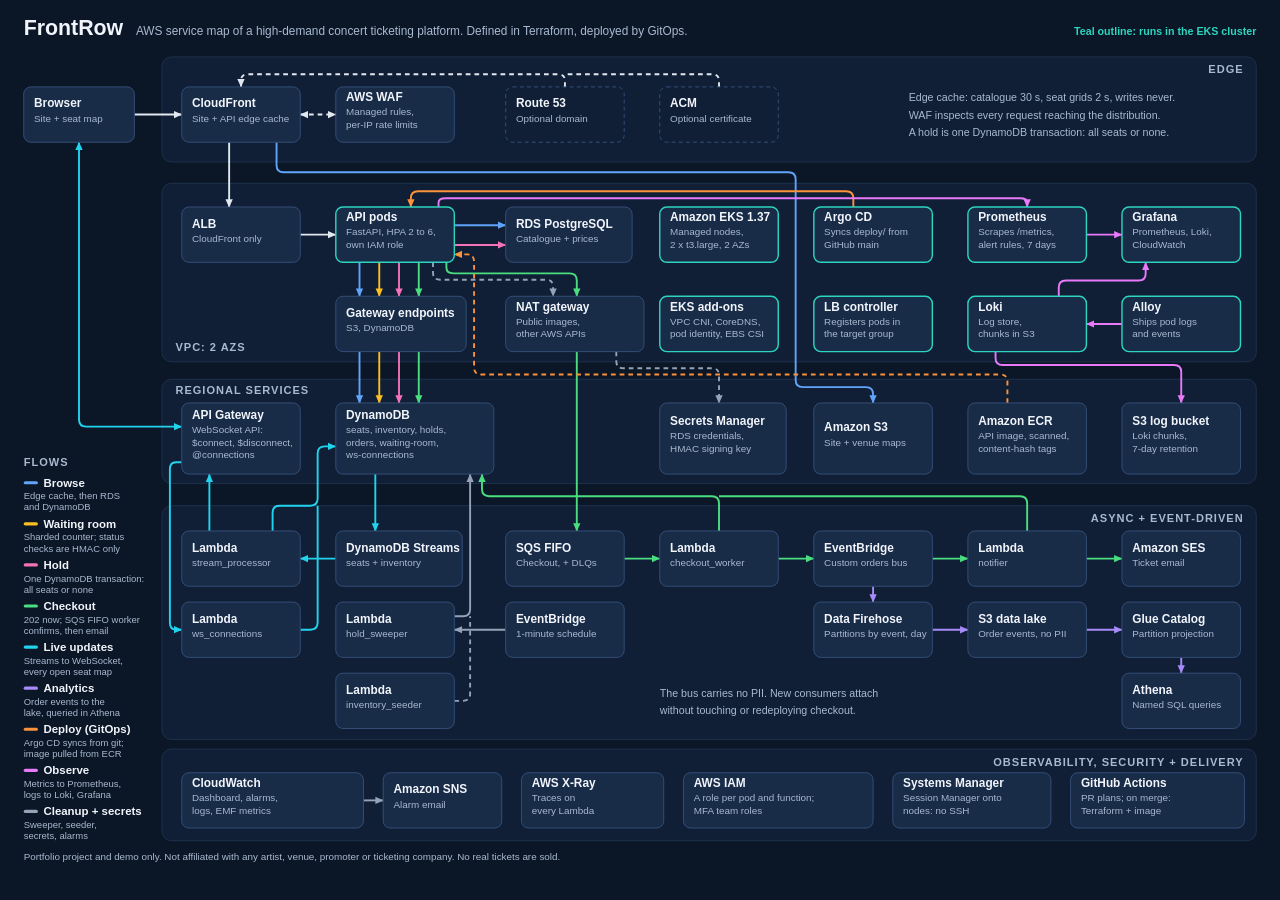
==== docs/service-map.html @ 5014e6bc "first commit consist basic code" ====
<!doctype html>
<html lang="en">
<head>
<meta charset="utf-8">
<meta name="viewport" content="width=device-width, initial-scale=1">
<title>FrontRow AWS Service Map</title>
<meta name="description" content="Every AWS service in the FrontRow ticketing platform, grouped by layer, with the browse, waiting room, hold, checkout, live update and analytics flows drawn between them.">
<style>
  :root {
    color-scheme: dark;
    --bg: #0b1626;
    --band: #101f35;
    --band-line: #233654;
    --node: #182b47;
    --node-line: #35507a;
    --ink: #f1f5fb;
    --muted: #a9b9d0;
    --trunk: #e2e8f0;
  }
  html, body { margin: 0; background: var(--bg); }
  #stage { overflow-x: auto; }
  svg { display: block; width: 100%; min-width: 1100px; height: auto; font-family: Inter, "Segoe UI", Roboto, "Helvetica Neue", "Liberation Sans", Arial, sans-serif; }
  .band { fill: var(--band); stroke: var(--band-line); }
  .band-title { fill: var(--muted); font-size: 14px; font-weight: 700; letter-spacing: .09em; text-transform: uppercase; text-anchor: end; }
  .node rect { fill: var(--node); stroke: var(--node-line); stroke-width: 1.2; }
  .node.optional rect { stroke-dasharray: 5 4; fill: transparent; }
  .node.eks rect { stroke: #2dd4bf; stroke-width: 1.8; }
  .eks-key { fill: #2dd4bf; font-size: 13.5px; font-weight: 600; text-anchor: end; }
  .node .t { fill: var(--ink); font-size: 15px; font-weight: 700; }
  .node .s { fill: var(--muted); font-size: 12.5px; }
  .note { fill: var(--muted); font-size: 13.5px; }
  .note b { fill: var(--ink); }
  .edge { fill: none; stroke-width: 2.4; stroke-linejoin: round; transition: opacity .15s; }
  .edge.dash { stroke-dasharray: 6 5; }
  .key { cursor: pointer; outline: none; transition: opacity .15s; }
  .key .n { fill: var(--ink); font-size: 14.5px; font-weight: 700; }
  .key .d { fill: var(--muted); font-size: 12px; }
  .key:focus-visible .hit { stroke: var(--ink); }
  .hit { fill: transparent; stroke: none; }
  .h1 { fill: var(--ink); font-size: 27px; font-weight: 800; }
  .h2 { fill: var(--muted); font-size: 15px; }
  .foot { fill: var(--muted); font-size: 12.5px; }
  svg.isolating .edge:not(.on), svg.isolating .key:not(.on) { opacity: .1; }
</style>
</head>
<body>
<div id="stage">
<svg id="map" viewBox="0 0 1620 1108" role="img" aria-labelledby="map-title map-desc">
  <title id="map-title">FrontRow AWS service map</title>
  <desc id="map-desc">AWS services grouped into edge, VPC, regional, async and event-driven, and observability and security layers, with arrows for the browse, waiting room, hold, checkout, live update, analytics and cleanup flows.</desc>
  <defs id="defs"></defs>
  <g id="bands"></g>
  <g id="edges"></g>
  <g id="nodes"></g>
  <g id="notes"></g>
  <g id="legend"></g>
</svg>
</div>
<noscript><p style="color:#f1f5fb;font-family:sans-serif;padding:16px">This map draws with JavaScript. A static copy is at <a style="color:#60a5fa" href="service-map.png">service-map.png</a>.</p></noscript>

<script>
(() => {
  const NS = "http://www.w3.org/2000/svg";
  const el = (parent, tag, attrs = {}, text) => {
    const e = document.createElementNS(NS, tag);
    for (const k in attrs) e.setAttribute(k, attrs[k]);
    if (text !== undefined) e.textContent = text;
    parent.appendChild(e);
    return e;
  };
  const $ = (id) => document.getElementById(id);
  const svg = $("map");

  // ---- Flows. `trunk` is the shared CloudFront -> ALB -> API pod path every API call takes.
  const FLOWS = {
    browse:    { c: "#60a5fa", n: "Browse",          d: ["Edge cache, then RDS", "and DynamoDB"] },
    waiting:   { c: "#fbbf24", n: "Waiting room",    d: ["Sharded counter; status", "checks are HMAC only"] },
    hold:      { c: "#f472b6", n: "Hold",            d: ["One DynamoDB transaction:", "all seats or none"] },
    checkout:  { c: "#4ade80", n: "Checkout",        d: ["202 now; SQS FIFO worker", "confirms, then email"] },
    live:      { c: "#22d3ee", n: "Live updates",    d: ["Streams to WebSocket,", "every open seat map"] },
    analytics: { c: "#a78bfa", n: "Analytics",       d: ["Order events to the", "lake, queried in Athena"] },
    deploy:    { c: "#fb923c", n: "Deploy (GitOps)", d: ["Argo CD syncs from git;", "image pulled from ECR"] },
    observe:   { c: "#e879f9", n: "Observe",         d: ["Metrics to Prometheus,", "logs to Loki, Grafana"] },
    ops:       { c: "#94a3b8", n: "Cleanup + secrets", d: ["Sweeper, seeder,", "secrets, alarms"] },
  };
  const TRUNK = "#e2e8f0";
  const API_FLOWS = "browse waiting hold checkout";

  for (const [k, c] of [...Object.entries(FLOWS).map(([k, f]) => [k, f.c]), ["trunk", TRUNK]]) {
    const m = el($("defs"), "marker", { id: `a-${k}`, viewBox: "0 0 10 10", refX: 9, refY: 5, markerWidth: 11, markerHeight: 11, orient: "auto-start-reverse", markerUnits: "userSpaceOnUse" });
    el(m, "path", { d: "M0 0.8 L9.5 5 L0 9.2 z", fill: c });
  }

  // ---- Layers
  const BANDS = [
    ["Edge", 72, 133],
    ["VPC: 2 AZs", 232, 226, "bottom-left"],
    ["Regional services", 480, 132, "top-left"],
    ["Async + event-driven", 640, 296],
    ["Observability, security + delivery", 948, 116],
  ];
  for (const [t, y, h, where] of BANDS) {
    el($("bands"), "rect", { class: "band", x: 205, y, width: 1385, height: h, rx: 12 });
    if (where === "bottom-left") el($("bands"), "text", { class: "band-title", x: 222, y: y + h - 14, style: "text-anchor:start" }, t);
    else if (where === "top-left") el($("bands"), "text", { class: "band-title", x: 222, y: y + 19, style: "text-anchor:start" }, t);
    else el($("bands"), "text", { class: "band-title", x: 1574, y: y + 21 }, t);
  }

  // ---- Services
  const c = [230, 425, 640, 835, 1030, 1225, 1420];
  const ROW_A = 672, ROW_B = 762, ROW_C = 852;
  const NODES = [
    [30, 110, 140, 70, "Browser", ["Site + seat map"]],
    // Edge
    [c[0], 110, 150, 70, "CloudFront", ["Site + API edge cache"]],
    [c[1], 110, 150, 70, "AWS WAF", ["Managed rules,", "per-IP rate limits"]],
    [c[2], 110, 150, 70, "Route 53", ["Optional domain"], "optional"],
    [c[3], 110, 150, 70, "ACM", ["Optional certificate"], "optional"],
    // VPC, row 1
    [c[0], 262, 150, 70, "ALB", ["CloudFront only"]],
    [c[1], 262, 150, 70, "API pods", ["FastAPI, HPA 2 to 6,", "own IAM role"], "eks"],
    [c[2], 262, 160, 70, "RDS PostgreSQL", ["Catalogue + prices"]],
    [c[3], 262, 150, 70, "Amazon EKS 1.37", ["Managed nodes,", "2 x t3.large, 2 AZs"], "eks"],
    [c[4], 262, 150, 70, "Argo CD", ["Syncs deploy/ from", "GitHub main"], "eks"],
    [c[5], 262, 150, 70, "Prometheus", ["Scrapes /metrics,", "alert rules, 7 days"], "eks"],
    [c[6], 262, 150, 70, "Grafana", ["Prometheus, Loki,", "CloudWatch"], "eks"],
    // VPC, row 2
    [c[1], 375, 165, 70, "Gateway endpoints", ["S3, DynamoDB"]],
    [c[2], 375, 175, 70, "NAT gateway", ["Public images,", "other AWS APIs"]],
    [c[3], 375, 150, 70, "EKS add-ons", ["VPC CNI, CoreDNS,", "pod identity, EBS CSI"], "eks"],
    [c[4], 375, 150, 70, "LB controller", ["Registers pods in", "the target group"], "eks"],
    [c[5], 375, 150, 70, "Loki", ["Log store,", "chunks in S3"], "eks"],
    [c[6], 375, 150, 70, "Alloy", ["Ships pod logs", "and events"], "eks"],
    // Regional
    [c[0], 510, 150, 90, "API Gateway", ["WebSocket API:", "$connect, $disconnect,", "@connections"]],
    [c[1], 510, 200, 90, "DynamoDB", ["seats, inventory, holds,", "orders, waiting-room,", "ws-connections"]],
    [c[3], 510, 160, 90, "Secrets Manager", ["RDS credentials,", "HMAC signing key"]],
    [c[4], 510, 150, 90, "Amazon S3", ["Site + venue maps"]],
    [c[5], 510, 150, 90, "Amazon ECR", ["API image, scanned,", "content-hash tags"]],
    [c[6], 510, 150, 90, "S3 log bucket", ["Loki chunks,", "7-day retention"]],
    // Async, row A
    [c[0], ROW_A, 150, 70, "Lambda", ["stream_processor"]],
    [c[1], ROW_A, 160, 70, "DynamoDB Streams", ["seats + inventory"]],
    [c[2], ROW_A, 150, 70, "SQS FIFO", ["Checkout, + DLQs"]],
    [c[3], ROW_A, 150, 70, "Lambda", ["checkout_worker"]],
    [c[4], ROW_A, 150, 70, "EventBridge", ["Custom orders bus"]],
    [c[5], ROW_A, 150, 70, "Lambda", ["notifier"]],
    [c[6], ROW_A, 150, 70, "Amazon SES", ["Ticket email"]],
    // Async, row B
    [c[0], ROW_B, 150, 70, "Lambda", ["ws_connections"]],
    [c[1], ROW_B, 150, 70, "Lambda", ["hold_sweeper"]],
    [c[2], ROW_B, 150, 70, "EventBridge", ["1-minute schedule"]],
    [c[4], ROW_B, 150, 70, "Data Firehose", ["Partitions by event, day"]],
    [c[5], ROW_B, 150, 70, "S3 data lake", ["Order events, no PII"]],
    [c[6], ROW_B, 150, 70, "Glue Catalog", ["Partition projection"]],
    // Async, row C
    [c[1], ROW_C, 150, 70, "Lambda", ["inventory_seeder"]],
    [c[6], ROW_C, 150, 70, "Athena", ["Named SQL queries"]],
    // Observability, security + delivery
    [230, 978, 230, 70, "CloudWatch", ["Dashboard, alarms,", "logs, EMF metrics"]],
    [485, 978, 150, 70, "Amazon SNS", ["Alarm email"]],
    [660, 978, 180, 70, "AWS X-Ray", ["Traces on", "every Lambda"]],
    [865, 978, 240, 70, "AWS IAM", ["A role per pod and function;", "MFA team roles"]],
    [1130, 978, 200, 70, "Systems Manager", ["Session Manager onto", "nodes: no SSH"]],
    [1355, 978, 220, 70, "GitHub Actions", ["PR plans; on merge:", "Terraform + image"]],
  ];
  for (const [x, y, w, h, t, sub, style] of NODES) {
    const g = el($("nodes"), "g", { class: `node${style ? ` ${style}` : ""}` });
    el(g, "rect", { x, y, width: w, height: h, rx: 9 });
    const lines = sub.length;
    const top = y + h / 2 - (lines * 16) / 2 - 1;
    el(g, "text", { class: "t", x: x + 13, y: top }, t);
    sub.forEach((s, i) => el(g, "text", { class: "s", x: x + 13, y: top + 18 + i * 16 }, s));
  }

  // ---- Flows between services. [flow(s) it belongs to, colour key, points, options]
  const E = (flows, colour, pts, opt = {}) => ({ flows, colour, pts, ...opt });
  const EDGES = [
    // Shared path for every API call
    E(`${API_FLOWS} trunk`, "trunk", [[170, 145], [230, 145]]),
    E(`${API_FLOWS} trunk`, "trunk", [[290, 180], [290, 262]]),
    E(`${API_FLOWS} trunk`, "trunk", [[380, 297], [425, 297]]),
    E(`${API_FLOWS} trunk`, "trunk", [[380, 145], [425, 145]], { dash: true, both: true }),

    // Browse
    E("browse", "browse", [[350, 180], [350, 218], [1007, 218], [1007, 490], [1105, 490], [1105, 510]]),
    E("browse", "browse", [[575, 285], [640, 285]]),
    E("browse", "browse", [[455, 332], [455, 375]]),
    E("browse", "browse", [[455, 445], [455, 510]]),

    // Waiting room
    E("waiting", "waiting", [[480, 332], [480, 375]]),
    E("waiting", "waiting", [[480, 445], [480, 510]]),

    // Hold
    E("hold", "hold", [[575, 310], [640, 310]]),
    E("hold", "hold", [[505, 332], [505, 375]]),
    E("hold", "hold", [[505, 445], [505, 510]]),

    // Checkout: through the NAT gateway to SQS
    E("checkout", "checkout", [[530, 332], [530, 375]]),
    E("checkout", "checkout", [[530, 445], [530, 510]]),
    E("checkout", "checkout", [[565, 332], [565, 346], [730, 346], [730, 375]]),
    E("checkout", "checkout", [[730, 445], [730, 672]]),
    E("checkout", "checkout", [[790, 707], [835, 707]]),
    E("checkout", "checkout", [[985, 707], [1030, 707]]),
    E("checkout", "checkout", [[1180, 707], [1225, 707]]),
    E("checkout", "checkout", [[1375, 707], [1420, 707]]),
    E("checkout", "checkout", [[910, 672], [910, 628], [610, 628], [610, 600]]),
    E("checkout", "checkout", [[1300, 672], [1300, 628], [910, 628]], { noArrow: true }),

    // Live updates
    E("live", "live", [[475, 600], [475, 672]]),
    E("live", "live", [[425, 707], [380, 707]]),
    E("live", "live", [[265, 672], [265, 600]]),
    E("live", "live", [[100, 180], [100, 540], [230, 540]], { both: true }),
    E("live", "live", [[230, 585], [215, 585], [215, 797], [230, 797]]),
    E("live", "live", [[345, 672], [345, 640], [402, 640], [402, 565], [425, 565]]),
    E("live", "live", [[380, 797], [402, 797], [402, 640]], { noArrow: true }),

    // Analytics
    E("analytics", "analytics", [[1105, 742], [1105, 762]]),
    E("analytics", "analytics", [[1180, 797], [1225, 797]]),
    E("analytics", "analytics", [[1375, 797], [1420, 797]]),
    E("analytics", "analytics", [[1495, 832], [1495, 852]]),

    // Deploy (GitOps): Argo CD rolls out the pods; nodes pull the image from ECR
    E("deploy", "deploy", [[1080, 262], [1080, 242], [520, 242], [520, 262]]),
    E("deploy", "deploy", [[1275, 510], [1275, 474], [600, 474], [600, 322], [575, 322]], { dash: true }),

    // Observe: Prometheus scrapes the pods; Alloy ships logs to Loki; Grafana shows both
    E("observe", "observe", [[555, 262], [555, 251], [1300, 251], [1300, 262]]),
    E("observe", "observe", [[1375, 297], [1420, 297]]),
    E("observe", "observe", [[1420, 410], [1375, 410]]),
    E("observe", "observe", [[1340, 375], [1340, 355], [1450, 355], [1450, 332]]),
    E("observe", "observe", [[1260, 445], [1260, 462], [1495, 462], [1495, 510]]),

    // Cleanup + secrets
    E("ops", "ops", [[640, 797], [575, 797]]),
    E("ops", "ops", [[575, 780], [595, 780], [595, 600]]),
    E("ops", "ops", [[575, 887], [595, 887], [595, 780]], { dash: true, noArrow: true }),
    E("ops", "ops", [[548, 332], [548, 354], [700, 354], [700, 375]], { dash: true }),
    E("ops", "ops", [[780, 445], [780, 466], [910, 466], [910, 510]], { dash: true }),

    // Alarms
    E("ops", "ops", [[460, 1013], [485, 1013]]),

    // Optional custom domain
    E("trunk", "trunk", [[715, 110], [715, 94], [305, 94], [305, 110]], { dash: true }),
    E("trunk", "trunk", [[910, 110], [910, 94], [715, 94]], { dash: true, noArrow: true }),
  ];

  const pathD = (pts, r = 9) => {
    let d = `M${pts[0][0]} ${pts[0][1]}`;
    for (let i = 1; i < pts.length; i++) {
      const [x, y] = pts[i];
      if (i === pts.length - 1) { d += ` L${x} ${y}`; break; }
      const [px, py] = pts[i - 1], [nx, ny] = pts[i + 1];
      const len1 = Math.hypot(x - px, y - py), len2 = Math.hypot(nx - x, ny - y);
      const a = Math.min(r, len1 / 2), b = Math.min(r, len2 / 2);
      d += ` L${x - ((x - px) / len1) * a} ${y - ((y - py) / len1) * a}`;
      d += ` Q${x} ${y} ${x + ((nx - x) / len2) * b} ${y + ((ny - y) / len2) * b}`;
    }
    return d;
  };
  for (const e of EDGES) {
    const col = e.colour === "trunk" ? TRUNK : FLOWS[e.colour].c;
    const attrs = { class: `edge${e.dash ? " dash" : ""}`, d: pathD(e.pts), stroke: col, "data-flows": e.flows };
    if (!e.noArrow) attrs["marker-end"] = `url(#a-${e.colour})`;
    if (e.both) attrs["marker-start"] = `url(#a-${e.colour})`;
    el($("edges"), "path", attrs);
  }

  // ---- Notes, placed in the empty cells beside the flows they explain
  const NOTES = [
    [1150, 128, "Edge cache: catalogue 30 s, seat grids 2 s, writes never."],
    [1150, 150, "WAF inspects every request reaching the distribution."],
    [1150, 172, "A hold is one DynamoDB transaction: all seats or none."],
    [835, 882, "The bus carries no PII. New consumers attach"],
    [835, 904, "without touching or redeploying checkout."],
  ];
  for (const [x, y, t] of NOTES) el($("notes"), "text", { class: "note", x, y }, t);

  // ---- Heading + footer
  el($("notes"), "text", { class: "h1", x: 30, y: 44 }, "FrontRow");
  el($("notes"), "text", { class: "h2", x: 172, y: 44 }, "AWS service map of a high-demand concert ticketing platform. Defined in Terraform, deployed by GitOps.");
  el($("notes"), "text", { class: "eks-key", x: 1590, y: 44 }, "Teal outline: runs in the EKS cluster");
  el($("notes"), "text", { class: "foot", x: 30, y: 1088 }, "Portfolio project and demo only. Not affiliated with any artist, venue, promoter or ticketing company. No real tickets are sold.");

  // ---- Legend: click a flow to isolate it
  el($("legend"), "text", { class: "band-title", x: 30, y: 590, style: "text-anchor:start" }, "Flows");
  const allEdges = [...svg.querySelectorAll(".edge")];
  let active = null;
  const paint = () => {
    svg.classList.toggle("isolating", !!active);
    allEdges.forEach((p) => p.classList.toggle("on", !!active && p.dataset.flows.split(" ").includes(active)));
    svg.querySelectorAll(".key").forEach((k) => {
      k.classList.toggle("on", k.dataset.flow === active);
      k.setAttribute("aria-pressed", String(k.dataset.flow === active));
    });
  };
  Object.entries(FLOWS).forEach(([k, f], i) => {
    const y = 604 + i * 52;
    const g = el($("legend"), "g", { class: "key", "data-flow": k, tabindex: 0, role: "button", "aria-pressed": "false", "aria-label": `Isolate the ${f.n} flow` });
    el(g, "rect", { class: "hit", x: 22, y: y - 6, width: 176, height: 50, rx: 6 });
    el(g, "rect", { x: 30, y: y + 5, width: 18, height: 4, rx: 2, fill: f.c });
    el(g, "text", { class: "n", x: 55, y: y + 12 }, f.n);
    f.d.forEach((t, j) => el(g, "text", { class: "d", x: 30, y: y + 28 + j * 14 }, t));
    const pick = () => { active = active === k ? null : k; paint(); };
    g.addEventListener("click", pick);
    g.addEventListener("keydown", (ev) => { if (ev.key === "Enter" || ev.key === " ") { ev.preventDefault(); pick(); } });
  });
})();
</script>
</body>
</html>
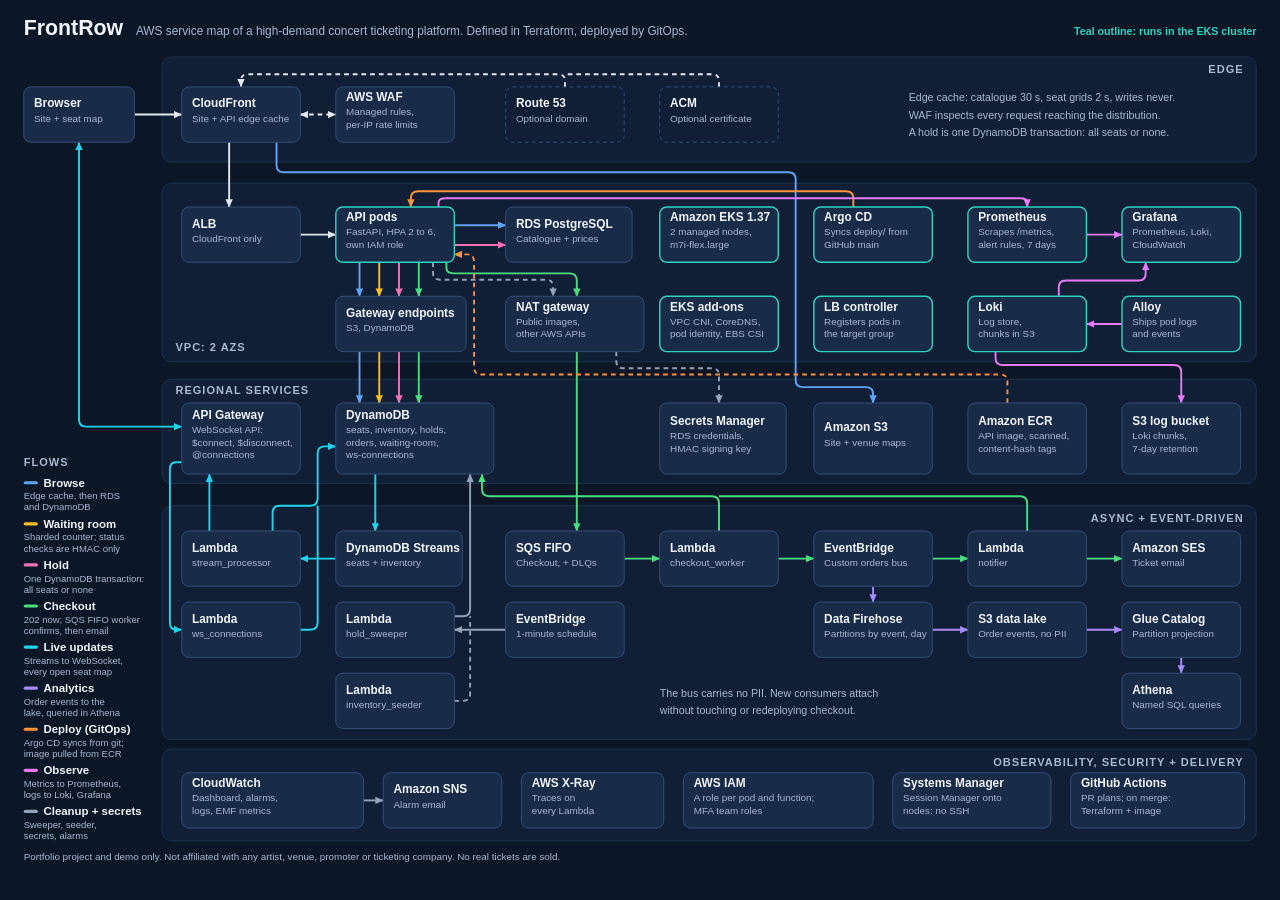
==== commit 20970eef: "Run on the AWS Free plan: m7i-flex nodes, analytics optional" ====
--- a/docs/service-map.html
+++ b/docs/service-map.html
@@ -120,7 +120,7 @@
     [c[0], 262, 150, 70, "ALB", ["CloudFront only"]],
     [c[1], 262, 150, 70, "API pods", ["FastAPI, HPA 2 to 6,", "own IAM role"], "eks"],
     [c[2], 262, 160, 70, "RDS PostgreSQL", ["Catalogue + prices"]],
-    [c[3], 262, 150, 70, "Amazon EKS 1.37", ["Managed nodes,", "2 x t3.large, 2 AZs"], "eks"],
+    [c[3], 262, 150, 70, "Amazon EKS 1.37", ["2 managed nodes,", "m7i-flex.large"], "eks"],
     [c[4], 262, 150, 70, "Argo CD", ["Syncs deploy/ from", "GitHub main"], "eks"],
     [c[5], 262, 150, 70, "Prometheus", ["Scrapes /metrics,", "alert rules, 7 days"], "eks"],
     [c[6], 262, 150, 70, "Grafana", ["Prometheus, Loki,", "CloudWatch"], "eks"],
